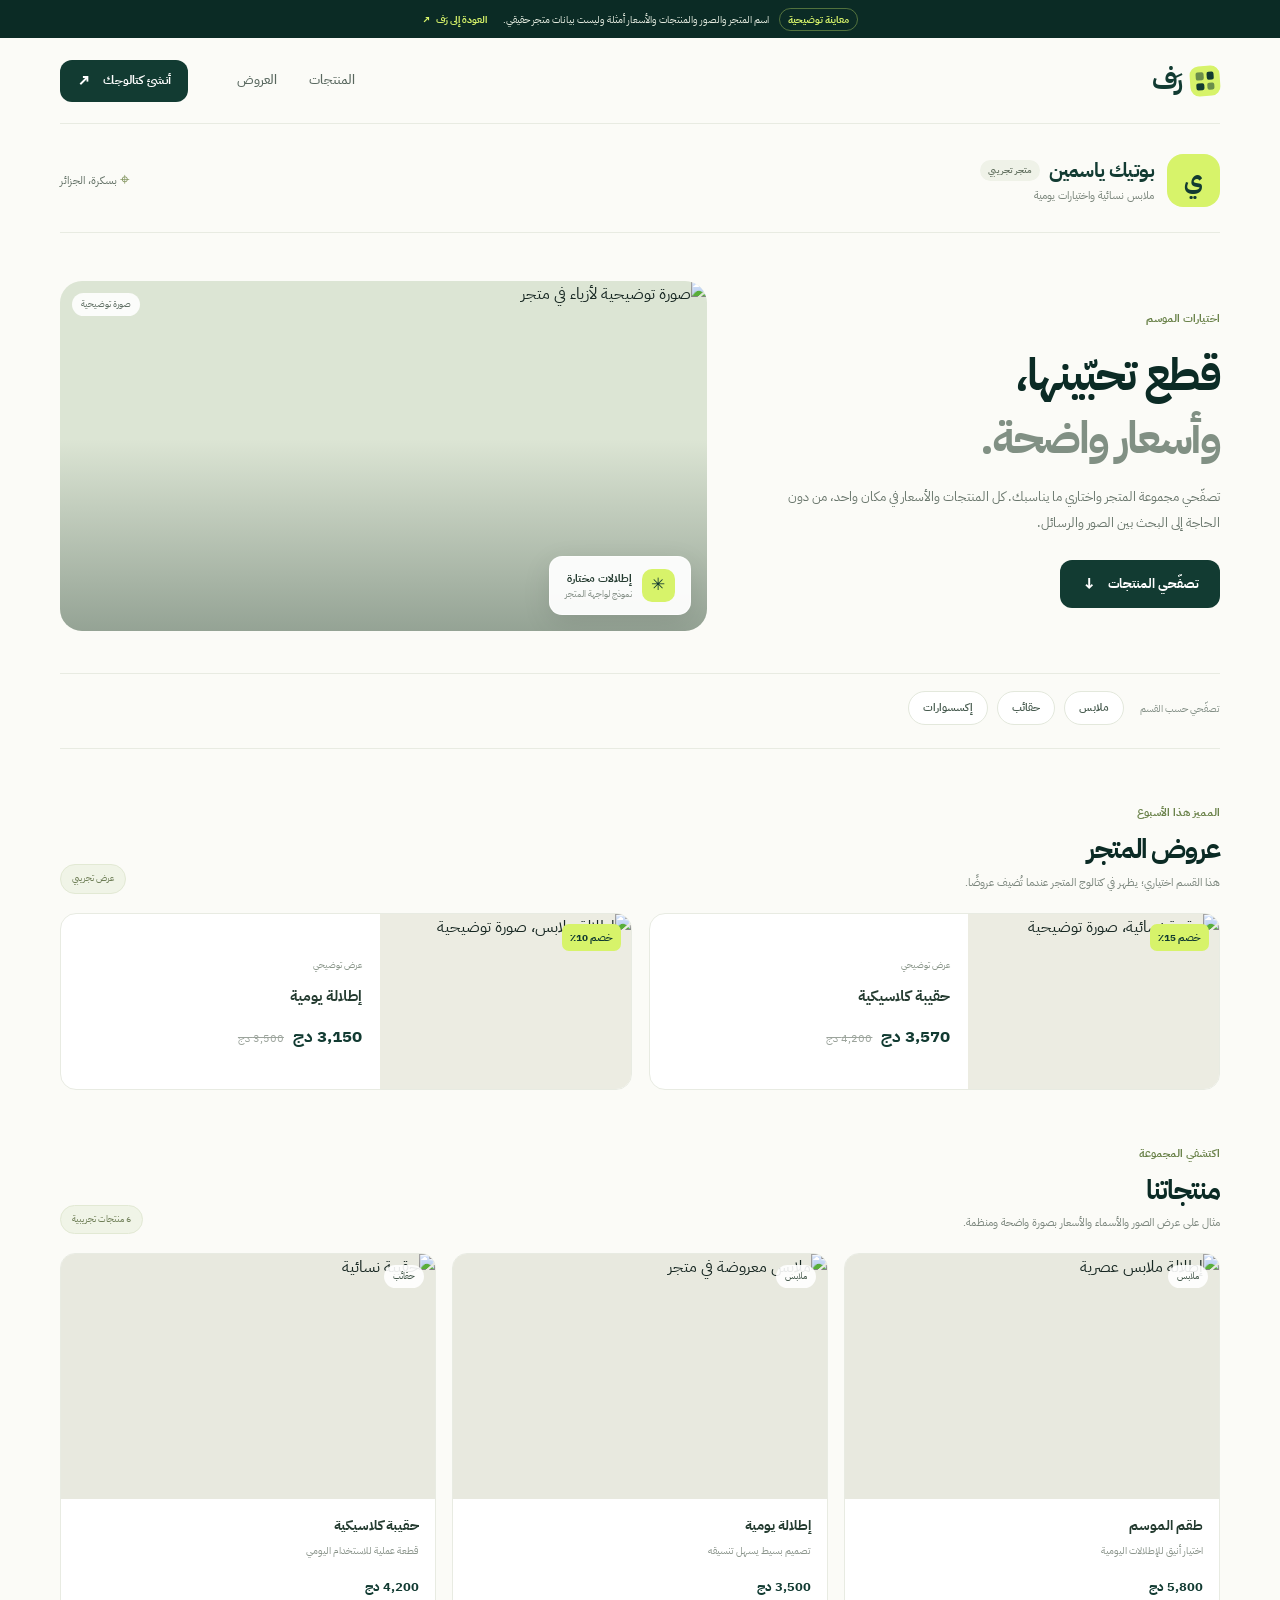
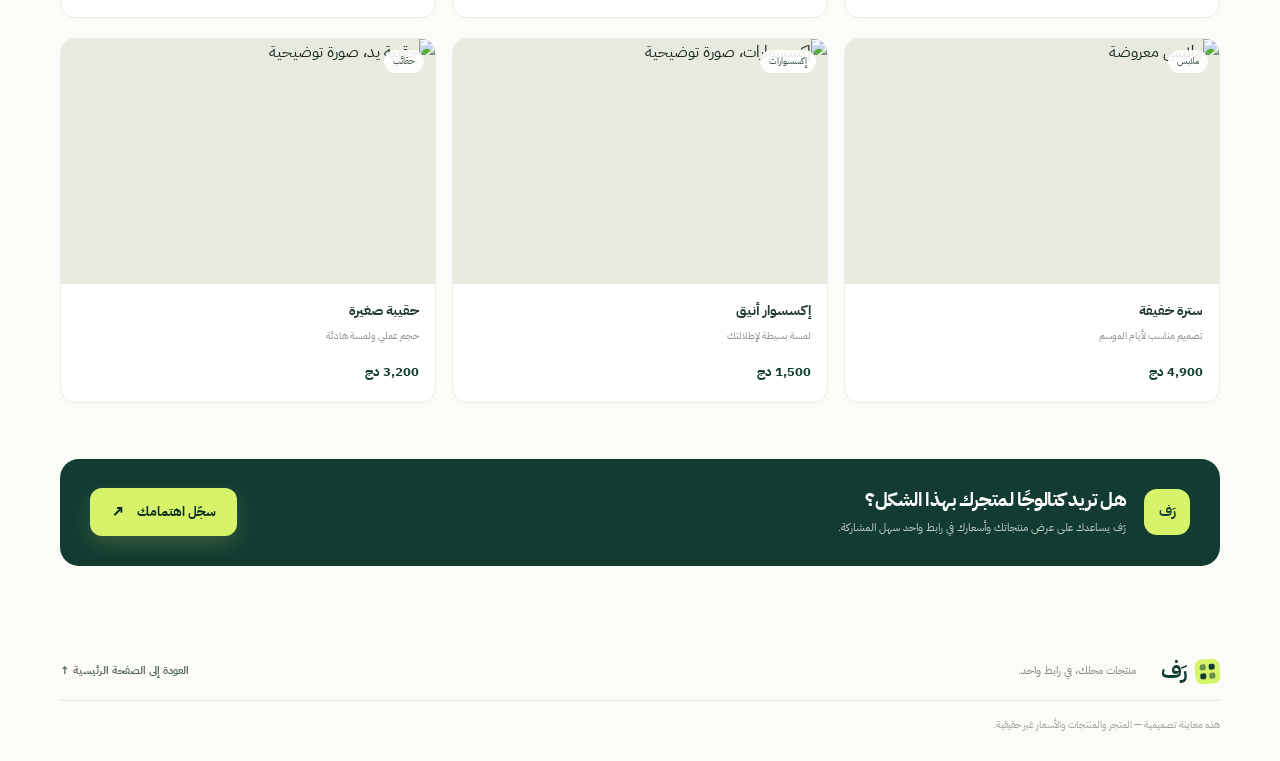
==== catalog.html @ 0fc5a739 "first commit" ====
<!doctype html>
<html lang="ar" dir="rtl">
<head>
  <meta charset="utf-8">
  <meta name="viewport" content="width=device-width, initial-scale=1">
  <meta name="theme-color" content="#123b32">
  <meta name="description" content="معاينة توضيحية لكتالوج متجر عبر رَف: عرض المنتجات والأسعار والعروض في رابط واحد.">
  <title>نموذج الكتالوج — رَف</title>
  <link rel="stylesheet" href="styles.css">
  <link rel="stylesheet" href="catalog.css">
</head>
<body class="catalog-demo-body">
  <div class="demo-notice">
    <span class="demo-notice-label">معاينة توضيحية</span>
    <span>اسم المتجر والصور والمنتجات والأسعار أمثلة وليست بيانات متجر حقيقي.</span>
    <a href="index.html">العودة إلى رَف <span aria-hidden="true">↗</span></a>
  </div>

  <header class="site-header container catalog-header">
    <a class="brand" href="index.html" aria-label="رَف، الصفحة الرئيسية">
      <span class="brand-mark" aria-hidden="true"><i></i><i></i><i></i><i></i></span>
      <span class="brand-name">رَف</span>
    </a>
    <nav class="main-nav catalog-nav" aria-label="التنقل داخل الكتالوج">
      <a href="#products">المنتجات</a>
      <a href="#offers">العروض</a>
    </nav>
    <a class="button button-dark header-cta" href="index.html#join">أنشئ كتالوجك <span aria-hidden="true">↗</span></a>
  </header>

  <main class="container catalog-demo-main">
    <section class="shop-identity" aria-label="معلومات المتجر التجريبي">
      <div class="shop-avatar" aria-hidden="true">ي</div>
      <div class="shop-identity-copy">
        <div class="shop-name-line"><h1>بوتيك ياسمين</h1><span class="demo-status">متجر تجريبي</span></div>
        <p>ملابس نسائية واختيارات يومية</p>
      </div>
      <div class="shop-location"><span aria-hidden="true">⌖</span> بسكرة، الجزائر</div>
    </section>

    <section class="catalog-hero" aria-labelledby="catalog-hero-title">
      <div class="catalog-hero-copy">
        <span class="catalog-eyebrow">اختيارات الموسم</span>
        <h2 id="catalog-hero-title">قطع تحبّينها،<br><span>وأسعار واضحة.</span></h2>
        <p>تصفّحي مجموعة المتجر واختاري ما يناسبك. كل المنتجات والأسعار في مكان واحد، من دون الحاجة إلى البحث بين الصور والرسائل.</p>
        <a class="button button-dark" href="#products">تصفّحي المنتجات <span aria-hidden="true">↓</span></a>
      </div>
      <div class="catalog-hero-image">
        <img src="https://images.unsplash.com/photo-1483985988355-763728e1935b?auto=format&fit=crop&w=1000&q=85" alt="صورة توضيحية لأزياء في متجر" fetchpriority="high">
        <span class="image-note">صورة توضيحية</span>
        <div class="hero-image-tag"><span>✳</span><div><strong>إطلالات مختارة</strong><small>نموذج لواجهة المتجر</small></div></div>
      </div>
    </section>

    <nav class="category-list" aria-label="أقسام المنتجات">
      <span class="category-label">تصفّحي حسب القسم</span>
      <a href="#clothing">ملابس</a>
      <a href="#bags">حقائب</a>
      <a href="#accessories">إكسسوارات</a>
    </nav>

    <section class="offers-section" id="offers" aria-labelledby="offers-title">
      <div class="section-heading-row">
        <div>
          <span class="catalog-section-kicker">المميز هذا الأسبوع</span>
          <h2 id="offers-title">عروض المتجر</h2>
          <p>هذا القسم اختياري؛ يظهر في كتالوج المتجر عندما تُضيف عروضًا.</p>
        </div>
        <span class="demo-chip">عرض تجريبي</span>
      </div>
      <div class="offers-grid">
        <article class="offer-card">
          <div class="offer-image"><img src="https://images.unsplash.com/photo-1548036328-c9fa89d128fa?auto=format&fit=crop&w=700&q=80" alt="حقيبة نسائية، صورة توضيحية" loading="lazy"><span class="discount-label">خصم 15٪</span></div>
          <div class="offer-info"><span class="offer-type">عرض توضيحي</span><h3>حقيبة كلاسيكية</h3><div class="price-line"><strong>3,570 دج</strong><del>4,200 دج</del></div></div>
        </article>
        <article class="offer-card">
          <div class="offer-image"><img src="https://images.unsplash.com/photo-1483985988355-763728e1935b?auto=format&fit=crop&w=700&q=80" alt="إطلالة ملابس، صورة توضيحية" loading="lazy"><span class="discount-label">خصم 10٪</span></div>
          <div class="offer-info"><span class="offer-type">عرض توضيحي</span><h3>إطلالة يومية</h3><div class="price-line"><strong>3,150 دج</strong><del>3,500 دج</del></div></div>
        </article>
      </div>
    </section>

    <section class="products-section" id="products" aria-labelledby="products-title">
      <div class="section-heading-row">
        <div>
          <span class="catalog-section-kicker">اكتشفي المجموعة</span>
          <h2 id="products-title">منتجاتنا</h2>
          <p>مثال على عرض الصور والأسماء والأسعار بصورة واضحة ومنظمة.</p>
        </div>
        <span class="products-count">6 منتجات تجريبية</span>
      </div>
      <div class="catalog-products-grid">
        <article class="catalog-product" id="clothing">
          <div class="catalog-product-image"><img src="https://images.unsplash.com/photo-1515886657613-9f3515b0c78f?auto=format&fit=crop&w=600&q=80" alt="إطلالة ملابس عصرية" loading="lazy"><span class="product-category-tag">ملابس</span></div>
          <div class="catalog-product-info"><h3>طقم الموسم</h3><p>اختيار أنيق للإطلالات اليومية</p><strong>5,800 دج</strong></div>
        </article>
        <article class="catalog-product">
          <div class="catalog-product-image"><img src="https://images.unsplash.com/photo-1483985988355-763728e1935b?auto=format&fit=crop&w=600&q=80" alt="ملابس معروضة في متجر" loading="lazy"><span class="product-category-tag">ملابس</span></div>
          <div class="catalog-product-info"><h3>إطلالة يومية</h3><p>تصميم بسيط يسهل تنسيقه</p><strong>3,500 دج</strong></div>
        </article>
        <article class="catalog-product" id="bags">
          <div class="catalog-product-image"><img src="https://images.unsplash.com/photo-1548036328-c9fa89d128fa?auto=format&fit=crop&w=600&q=80" alt="حقيبة نسائية" loading="lazy"><span class="product-category-tag">حقائب</span></div>
          <div class="catalog-product-info"><h3>حقيبة كلاسيكية</h3><p>قطعة عملية للاستخدام اليومي</p><strong>4,200 دج</strong></div>
        </article>
        <article class="catalog-product">
          <div class="catalog-product-image"><img src="https://images.unsplash.com/photo-1591047139829-d91aecb6caea?auto=format&fit=crop&w=600&q=80" alt="ملابس معروضة" loading="lazy"><span class="product-category-tag">ملابس</span></div>
          <div class="catalog-product-info"><h3>سترة خفيفة</h3><p>تصميم مناسب لأيام الموسم</p><strong>4,900 دج</strong></div>
        </article>
        <article class="catalog-product" id="accessories">
          <div class="catalog-product-image"><img src="https://images.unsplash.com/photo-1611652022419-a9419f74343d?auto=format&fit=crop&w=600&q=80" alt="إكسسوارات، صورة توضيحية" loading="lazy"><span class="product-category-tag">إكسسوارات</span></div>
          <div class="catalog-product-info"><h3>إكسسوار أنيق</h3><p>لمسة بسيطة لإطلالتك</p><strong>1,500 دج</strong></div>
        </article>
        <article class="catalog-product">
          <div class="catalog-product-image"><img src="https://images.unsplash.com/photo-1584917865442-de89df76afd3?auto=format&fit=crop&w=600&q=80" alt="حقيبة يد، صورة توضيحية" loading="lazy"><span class="product-category-tag">حقائب</span></div>
          <div class="catalog-product-info"><h3>حقيبة صغيرة</h3><p>حجم عملي ولمسة هادئة</p><strong>3,200 دج</strong></div>
        </article>
      </div>
    </section>

    <section class="catalog-cta" aria-labelledby="catalog-cta-title">
      <div class="catalog-cta-mark" aria-hidden="true">رَف</div>
      <div class="catalog-cta-copy"><h2 id="catalog-cta-title">هل تريد كتالوجًا لمتجرك بهذا الشكل؟</h2><p>رَف يساعدك على عرض منتجاتك وأسعارك في رابط واحد سهل المشاركة.</p></div>
      <a class="button button-primary" href="https://forms.gle/PUT_YOUR_FORM_LINK_HERE">سجّل اهتمامك <span aria-hidden="true">↗</span></a>
    </section>
  </main>

  <footer class="site-footer container catalog-footer">
    <a class="brand footer-brand" href="index.html" aria-label="رَف، الصفحة الرئيسية"><span class="brand-mark" aria-hidden="true"><i></i><i></i><i></i><i></i></span><span class="brand-name">رَف</span></a>
    <p>منتجات محلك، في رابط واحد.</p>
    <a href="index.html" class="back-to-top">العودة إلى الصفحة الرئيسية ↑</a>
    <small>هذه معاينة تصميمية — المتجر والمنتجات والأسعار غير حقيقية.</small>
  </footer>
</body>
</html>
---- styles.css ----
@import url('https://fonts.googleapis.com/css2?family=IBM+Plex+Sans+Arabic:wght@400;500;600;700&display=swap');

:root {
  --forest: #123b32;
  --forest-deep: #0b2b25;
  --forest-soft: #1d5144;
  --lime: #d7f36a;
  --lime-dark: #c5e64d;
  --paper: #f8f8f2;
  --white: #ffffff;
  --ink: #172722;
  --muted: #68756e;
  --line: #e5e8df;
  --peach: #ffe1cf;
  --blue: #dce9f4;
  --radius-lg: 28px;
  --shadow: 0 28px 80px rgba(11, 43, 37, .13);
}

* { box-sizing: border-box; }
html { scroll-behavior: smooth; }
body {
  margin: 0;
  background: var(--paper);
  color: var(--ink);
  font-family: "IBM Plex Sans Arabic", Tahoma, Arial, sans-serif;
  line-height: 1.7;
  -webkit-font-smoothing: antialiased;
}
a { color: inherit; text-decoration: none; }
button, a { -webkit-tap-highlight-color: transparent; }
.container { width: min(1160px, calc(100% - 48px)); margin-inline: auto; }

.announcement {
  min-height: 38px;
  padding: 7px 20px;
  display: flex;
  align-items: center;
  justify-content: center;
  gap: 10px;
  background: var(--forest-deep);
  color: #edf3e3;
  font-size: 11px;
  letter-spacing: .01em;
}
.announcement-dot { width: 6px; height: 6px; background: var(--lime); border-radius: 50%; box-shadow: 0 0 0 4px rgba(215,243,106,.13); }
.announcement a { color: var(--lime); font-weight: 700; margin-inline-start: 7px; white-space: nowrap; }
.announcement a span { display: inline-block; margin-inline-start: 3px; }

.site-header { height: 86px; display: flex; align-items: center; justify-content: space-between; gap: 24px; }
.brand { display: inline-flex; align-items: center; gap: 9px; flex-shrink: 0; }
.brand-name { font-size: 27px; line-height: 1; font-weight: 700; letter-spacing: -.07em; color: var(--forest); }
.brand-mark { width: 30px; height: 30px; padding: 6px; display: grid; grid-template-columns: 1fr 1fr; gap: 3px; background: var(--lime); border-radius: 9px; transform: rotate(-4deg); }
.brand-mark i { display: block; border-radius: 2px; background: var(--forest); }
.brand-mark i:nth-child(2), .brand-mark i:nth-child(3) { opacity: .55; }
.main-nav { display: flex; align-items: center; gap: 32px; margin-inline-start: auto; margin-inline-end: 25px; }
.main-nav a { color: #59685f; font-size: 13px; font-weight: 500; transition: color .2s; }
.main-nav a:hover, .text-link:hover { color: var(--forest-soft); }
.button { min-height: 48px; display: inline-flex; align-items: center; justify-content: center; gap: 12px; border: 1px solid transparent; border-radius: 12px; padding: 12px 20px; font-family: inherit; font-size: 13px; font-weight: 700; transition: transform .2s, background .2s, box-shadow .2s; }
.button:hover { transform: translateY(-2px); }
.button span { font-size: 16px; line-height: 1; }
.button-dark { color: #fff; background: var(--forest); }
.button-dark:hover { background: var(--forest-soft); }
.header-cta { min-height: 42px; padding: 9px 16px; font-size: 12px; }
.button-primary { color: var(--forest-deep); background: var(--lime); box-shadow: 0 8px 20px rgba(215,243,106,.18); }
.button-primary:hover { background: var(--lime-dark); box-shadow: 0 11px 25px rgba(215,243,106,.25); }
.button-full { width: 100%; }

.hero { display: grid; grid-template-columns: .96fr 1.04fr; align-items: center; gap: 38px; padding-top: 48px; padding-bottom: 72px; }
.hero-copy { padding-block: 32px; position: relative; z-index: 2; }
.eyebrow, .section-kicker { display: inline-flex; align-items: center; gap: 9px; color: #547264; font-size: 12px; font-weight: 700; }
.eyebrow { padding: 7px 12px; border: 1px solid #e3e8da; border-radius: 50px; background: #fffef9; }
.eyebrow-icon { color: #6c8535; font-size: 16px; }
h1 { max-width: 570px; margin: 23px 0 18px; color: var(--forest-deep); font-size: clamp(37px, 4.3vw, 57px); line-height: 1.32; font-weight: 700; letter-spacing: -.055em; }
.highlight { position: relative; white-space: nowrap; z-index: 0; }
.highlight::after { content: ""; position: absolute; right: -4px; left: -4px; bottom: 3px; height: 14px; border-radius: 3px; background: var(--lime); z-index: -1; transform: rotate(-1deg); }
.hero-description { max-width: 510px; margin: 0; color: #637169; font-size: 15px; line-height: 2.05; }
.hero-actions { display: flex; align-items: center; gap: 25px; flex-wrap: wrap; margin-top: 28px; }
.hero-actions .button { min-width: 184px; }
.text-link { font-size: 12px; color: #516259; font-weight: 700; transition: color .2s; }
.text-link span { margin-inline-start: 6px; font-size: 17px; }
.hero-note { display: flex; align-items: center; gap: 8px; margin-top: 23px; color: #77837a; font-size: 11px; }
.check-icon { width: 17px; height: 17px; display: inline-grid; place-items: center; border: 1px solid #cbd7b1; border-radius: 50%; color: #58772d; background: #f0f5df; font-size: 10px; }

.hero-visual { position: relative; min-width: 0; padding: 22px 8px 28px; isolation: isolate; }
.hero-visual::before { content: ""; position: absolute; inset: 4% 7% 8%; background: #eaf0dc; border-radius: 47% 53% 47% 53% / 44% 44% 56% 56%; transform: rotate(-8deg); z-index: -2; }
.visual-orbit { position: absolute; border: 1px solid rgba(18,59,50,.1); border-radius: 50%; z-index: -1; }
.orbit-one { width: 430px; height: 430px; top: -17px; right: -45px; }
.orbit-two { width: 340px; height: 340px; top: 26px; right: 0; border-style: dashed; }
.catalog-window { width: min(100%, 438px); margin-inline: auto; overflow: hidden; border: 6px solid rgba(255,255,255,.9); border-radius: 19px; background: #fff; box-shadow: 0 30px 72px rgba(18,59,50,.2), 0 3px 10px rgba(18,59,50,.06); transform: rotate(-1.6deg); }
.browser-bar { height: 30px; background: #f2f4ef; display: flex; align-items: center; gap: 4px; padding: 0 10px; border-bottom: 1px solid #e8ebe5; }
.browser-bar > span { width: 5px; height: 5px; border-radius: 50%; background: #cbd0c5; }
.browser-address { direction: ltr; margin-inline: auto; padding: 2px 30px; border-radius: 5px; color: #9ba39b; background: #e8ebe5; font: 7px Arial, sans-serif; }
.catalog-content { padding: 15px 15px 12px; }
.store-topline { display: flex; align-items: center; gap: 8px; padding: 0 1px 12px; }
.store-avatar { display: grid; place-items: center; width: 32px; height: 32px; border-radius: 10px; color: var(--forest); background: var(--lime); font-size: 15px; font-weight: 700; }
.store-title { display: flex; flex-direction: column; line-height: 1.55; }
.store-title strong { font-size: 10px; color: #223b32; }
.store-title small { color: #8b958d; font-size: 7px; }
.verified-mark { margin-inline-start: auto; display: grid; place-items: center; width: 14px; height: 14px; border-radius: 50%; color: #fff; background: #739553; font: 8px Arial,sans-serif; }
.store-cover { position: relative; overflow: hidden; height: 156px; display: flex; align-items: center; background: linear-gradient(118deg, #eee5d5 0%, #d2dbbf 56%, #b9c6a5 100%); border-radius: 10px; }
.cover-copy { position: relative; z-index: 2; display: flex; flex-direction: column; align-items: flex-start; padding-inline-start: 20px; color: #274536; }
.cover-copy > span { font-size: 7px; letter-spacing: .05em; margin-bottom: 4px; }
.cover-copy strong { font-size: 24px; line-height: 1.2; letter-spacing: -.06em; }
.cover-copy small { margin-top: 8px; font-size: 7px; border-bottom: 1px solid #6d7f5b; padding-bottom: 2px; }
.cover-sun { position: absolute; top: 18px; right: 40px; width: 70px; height: 70px; background: #e5b78c; border-radius: 50%; opacity: .8; }
.cover-arch { position: absolute; bottom: -28px; right: 84px; width: 110px; height: 155px; border: 18px solid rgba(255,255,255,.55); border-bottom: 0; border-radius: 70px 70px 0 0; transform: rotate(12deg); }
.products-heading { display: flex; align-items: center; justify-content: space-between; margin: 13px 1px 8px; }
.products-heading strong { color: #263a30; font-size: 10px; }
.products-heading span { color: #8c988b; font-size: 7px; }
.product-grid { display: grid; grid-template-columns: repeat(3, minmax(0, 1fr)); gap: 8px; }
.product-card { min-width: 0; display: flex; flex-direction: column; gap: 2px; }
.product-image { height: 105px; overflow: hidden; background: #e7e8dc; border-radius: 7px; }
.product-image img { display: block; width: 100%; height: 100%; object-fit: cover; }
.image-one { background: #e8c7bb; }
.image-two { background: #e8d8c0; }
.image-three { background: #bfcdb6; }
.product-card strong { overflow: hidden; color: #48564b; font-size: 8px; font-weight: 600; white-space: nowrap; text-overflow: ellipsis; }
.product-card > span { color: #183e31; font-size: 8px; font-weight: 700; }
.store-contact { display: flex; align-items: center; justify-content: center; gap: 7px; margin-top: 12px; padding: 8px 10px; background: #e5efda; color: #28513d; border-radius: 7px; font-size: 8px; font-weight: 700; }
.whatsapp-symbol { display: inline-grid; place-items: center; width: 15px; height: 15px; border: 1.5px solid #53845a; border-radius: 50%; font-size: 13px; line-height: 1; transform: rotate(-30deg); }
.contact-arrow { margin-inline-start: auto; font-size: 12px; }
.floating-note { display: flex; align-items: center; gap: 9px; padding: 11px 14px; background: rgba(255,255,255,.96); border: 1px solid rgba(229,232,223,.8); border-radius: 12px; box-shadow: 0 14px 32px rgba(18,59,50,.12); position: absolute; z-index: 3; }
.floating-note span:last-child { display: flex; flex-direction: column; line-height: 1.5; }
.floating-note strong { font-size: 10px; color: #1a382f; }
.floating-note small { font-size: 8px; color: #7f8b81; }
.mini-check, .link-icon { display: grid; place-items: center; flex-shrink: 0; width: 29px; height: 29px; border-radius: 9px; color: #2b513b; background: #e8f3cf; font-size: 14px; }
.link-icon { color: var(--forest); background: var(--lime); font-size: 16px; }
.note-top { top: 63px; left: -7px; }
.note-bottom { bottom: 70px; right: -9px; }
.visual-caption { position: absolute; bottom: 3px; width: 100%; text-align: center; color: #839087; font-size: 9px; }

.proof-strip { display: flex; align-items: center; justify-content: space-around; gap: 20px; padding: 22px 28px; margin-bottom: 88px; border-block: 1px solid var(--line); }
.proof-item { display: flex; align-items: center; gap: 12px; color: #536259; font-size: 12px; font-weight: 600; }
.proof-icon { color: #698247; font-family: Arial, sans-serif; font-size: 11px; font-weight: 700; letter-spacing: .08em; }
.proof-divider { width: 1px; height: 24px; background: #e0e5d8; }

.benefits-section { padding-block: 84px 90px; background: #f0f2e9; }
.section-heading { max-width: 680px; margin-bottom: 39px; }
.section-kicker { color: #6a824a; }
h2 { margin: 15px 0; font-size: clamp(31px, 3.6vw, 43px); line-height: 1.45; color: var(--forest-deep); font-weight: 700; letter-spacing: -.05em; }
.muted-heading { color: #819084; }
.section-heading > p, .how-intro > p { max-width: 545px; margin: 0; color: #69766c; font-size: 13px; line-height: 2; }
.benefit-grid { display: grid; grid-template-columns: repeat(3, 1fr); gap: 15px; }
.benefit-card { min-height: 225px; position: relative; padding: 26px 24px; background: #fff; border: 1px solid #e8ebdf; border-radius: 17px; overflow: hidden; transition: transform .2s, box-shadow .2s; }
.benefit-card:hover { transform: translateY(-4px); box-shadow: 0 15px 35px rgba(18,59,50,.07); }
.benefit-icon { width: 43px; height: 43px; display: grid; place-items: center; border-radius: 13px; font-size: 22px; font-weight: 600; }
.icon-lime { color: #365331; background: #edf5d7; }
.icon-peach { color: #975e3d; background: var(--peach); }
.icon-blue { color: #3d627f; background: var(--blue); }
.benefit-card h3 { margin: 19px 0 7px; color: #203b30; font-size: 16px; }
.benefit-card p { max-width: 280px; margin: 0; color: #79837b; font-size: 12px; line-height: 1.9; }
.card-number { position: absolute; bottom: 12px; left: 18px; color: #e8ece3; font: 700 27px Arial,sans-serif; }

.how-section { display: grid; grid-template-columns: .8fr 1.2fr; gap: 80px; padding-block: 100px; }
.how-intro h2 { margin-bottom: 15px; }
.how-intro > p { max-width: 360px; margin-bottom: 25px; }
.how-intro .button { min-width: 160px; }
.steps-list { border-top: 1px solid var(--line); }
.step-item { display: grid; grid-template-columns: 42px 1fr 32px; align-items: start; gap: 16px; padding: 22px 0; border-bottom: 1px solid var(--line); }
.step-num { width: 36px; height: 36px; display: grid; place-items: center; border: 1px solid #dce4ce; border-radius: 50%; background: #f0f5df; color: #516b36; font: 600 14px Arial,sans-serif; }
.step-item h3 { margin: 0 0 5px; color: #244035; font-size: 14px; }
.step-item p { max-width: 430px; margin: 0; color: #79837a; font-size: 12px; line-height: 1.9; }
.step-symbol { color: #a4b395; font-size: 23px; text-align: center; }
.steps-disclaimer { margin: 15px 0 0; color: #8a9289; font-size: 10px; line-height: 1.9; }

.join-section { position: relative; overflow: hidden; padding-block: 78px; background: var(--forest); color: #fff; }
.join-pattern { position: absolute; inset: 0 50% 0 0; opacity: .12; background-image: radial-gradient(#d7f36a 1px, transparent 1px); background-size: 19px 19px; mask-image: linear-gradient(90deg, transparent, #000); }
.join-content { position: relative; display: grid; grid-template-columns: 1fr .73fr; align-items: center; gap: 75px; }
.join-label { display: inline-flex; align-items: center; gap: 9px; color: #d7e8bf; font-size: 11px; }
.join-label span { width: 7px; height: 7px; border-radius: 50%; background: var(--lime); box-shadow: 0 0 0 4px rgba(215,243,106,.13); }
.join-copy h2 { color: #fff; margin: 14px 0 12px; font-size: clamp(34px, 4vw, 47px); }
.join-copy p { max-width: 490px; margin: 0; color: #c0d0c7; font-size: 13px; line-height: 2.1; }
.join-action-card { padding: 27px; color: var(--ink); background: #fff; border: 1px solid rgba(255,255,255,.4); border-radius: 19px; box-shadow: 0 20px 65px rgba(0,0,0,.16); }
.form-mini-icon { width: 38px; height: 38px; display: grid; place-items: center; border-radius: 12px; color: var(--forest); background: var(--lime); font-size: 20px; }
.join-action-card h3 { margin: 14px 0 3px; color: var(--forest); font-size: 18px; }
.join-action-card > p { margin: 0 0 19px; color: #7c877e; font-size: 11px; line-height: 1.9; }
.privacy-note { display: flex; justify-content: center; align-items: center; gap: 6px; margin-top: 12px; color: #929b92; font-size: 9px; }
.privacy-note span { font-size: 12px; }

.site-footer { display: grid; grid-template-columns: auto 1fr auto; align-items: center; gap: 16px 25px; padding-block: 25px 28px; }
.footer-brand .brand-mark { width: 25px; height: 25px; padding: 5px; border-radius: 7px; }
.footer-brand .brand-name { font-size: 22px; }
.site-footer p { margin: 0; color: #7c877d; font-size: 11px; }
.back-to-top { color: #526259; font-size: 11px; font-weight: 600; }
.site-footer > small { grid-column: 1 / -1; padding-top: 15px; border-top: 1px solid var(--line); color: #9aa298; font-size: 10px; }

@media (min-width: 1400px) {
  .hero { padding-top: 62px; padding-bottom: 88px; }
}
@media (max-width: 900px) {
  .container { width: min(100% - 36px, 680px); }
  .main-nav { gap: 18px; margin-inline-end: 4px; }
  .hero { grid-template-columns: 1fr; gap: 10px; padding-top: 25px; }
  .hero-copy { padding-block: 22px 0; }
  .hero-visual { width: min(100%, 540px); margin: 0 auto; padding-block: 30px 33px; }
  .catalog-window { width: min(100%, 410px); }
  .note-top { left: 0; }
  .note-bottom { right: -1px; }
  .orbit-one { right: 0; }
  .orbit-two { right: 40px; }
  .proof-strip { margin-bottom: 60px; }
  .benefits-section { padding-block: 65px; }
  .how-section { grid-template-columns: 1fr; gap: 40px; padding-block: 70px; }
  .join-content { grid-template-columns: 1fr .9fr; gap: 30px; }
}
@media (max-width: 600px) {
  .container { width: calc(100% - 34px); }
  .announcement { gap: 7px; padding-inline: 10px; font-size: 9px; }
  .announcement a { margin-inline-start: 2px; }
  .site-header { height: 72px; gap: 10px; }
  .brand-name { font-size: 24px; }
  .brand-mark { width: 27px; height: 27px; padding: 5px; }
  .main-nav { display: none; }
  .header-cta { padding: 8px 12px; min-height: 39px; font-size: 10px; }
  .hero { padding-top: 18px; padding-bottom: 40px; }
  .hero-copy { padding-top: 15px; }
  .eyebrow { font-size: 10px; }
  h1 { margin-top: 18px; font-size: clamp(34px, 9.6vw, 46px); line-height: 1.4; }
  .hero-description { font-size: 13px; line-height: 2; }
  .hero-actions { align-items: flex-start; gap: 18px; margin-top: 23px; }
  .hero-actions .button { min-width: 0; padding: 12px 16px; font-size: 12px; }
  .text-link { align-self: center; font-size: 11px; }
  .hero-note { align-items: flex-start; font-size: 10px; }
  .hero-visual { padding: 23px 4px 32px; margin-top: 10px; }
  .catalog-window { width: 94%; border-width: 5px; }
  .catalog-content { padding: 11px 10px 9px; }
  .store-cover { height: 130px; }
  .product-image { height: 83px; }
  .cover-copy { padding-inline-start: 14px; }
  .cover-copy strong { font-size: 21px; }
  .cover-sun { right: 23px; width: 60px; height: 60px; }
  .cover-arch { right: 55px; }
  .note-top { top: 39px; left: -3px; }
  .note-bottom { bottom: 53px; right: -3px; }
  .floating-note { padding: 8px 10px; gap: 6px; }
  .floating-note strong { font-size: 9px; }
  .floating-note small { font-size: 7px; }
  .mini-check, .link-icon { width: 25px; height: 25px; }
  .visual-caption { font-size: 8px; }
  .proof-strip { display: grid; grid-template-columns: 1fr; gap: 13px; align-items: start; padding: 20px 4px; margin-bottom: 42px; }
  .proof-item { gap: 11px; font-size: 11px; }
  .proof-divider { width: 100%; height: 1px; }
  .benefits-section { padding-block: 52px; }
  .section-heading { margin-bottom: 25px; }
  h2 { font-size: 32px; }
  .section-heading > p, .how-intro > p { font-size: 12px; }
  .benefit-grid { grid-template-columns: 1fr; gap: 10px; }
  .benefit-card { min-height: 0; padding: 21px; }
  .benefit-card h3 { margin-top: 13px; }
  .benefit-card p { max-width: 100%; padding-bottom: 3px; }
  .how-section { padding-block: 54px; gap: 29px; }
  .step-item { grid-template-columns: 35px 1fr 22px; gap: 12px; padding-block: 18px; }
  .step-num { width: 31px; height: 31px; }
  .step-item h3 { font-size: 13px; }
  .step-item p { font-size: 11px; }
  .join-section { padding-block: 53px; }
  .join-content { grid-template-columns: 1fr; gap: 26px; }
  .join-copy h2 { font-size: 38px; }
  .join-copy p { font-size: 12px; }
  .join-action-card { padding: 23px; }
  .site-footer { grid-template-columns: auto 1fr; gap: 10px 15px; }
  .site-footer p { font-size: 10px; }
  .back-to-top { grid-column: 1 / -1; grid-row: 2; }
  .site-footer > small { margin-top: 6px; }
}

@media (prefers-reduced-motion: reduce) {
  html { scroll-behavior: auto; }
  *, *::before, *::after { transition-duration: .01ms !important; animation-duration: .01ms !important; }
}


/* Link to the catalog preview added for the landing-page experiment */
.catalog-preview-link { display: inline-flex; align-items: center; justify-content: center; gap: 7px; color: #284f40; font-size: 12px; font-weight: 700; white-space: nowrap; }
.catalog-preview-link span { font-size: 15px; }
.catalog-preview-link:hover { color: #698247; }
@media (max-width: 600px) { .catalog-preview-link { font-size: 11px; } }
---- catalog.css ----
/* Styles specific to the static catalog demonstration page */
.catalog-demo-body { background: #fbfbf7; }
.demo-notice { min-height: 38px; display: flex; align-items: center; justify-content: center; gap: 10px; padding: 7px 18px; background: #0b2b25; color: #e8eee3; font-size: 10px; text-align: center; }
.demo-notice-label { padding: 2px 8px; border: 1px solid rgba(215,243,106,.35); border-radius: 50px; color: #d7f36a; font-weight: 700; white-space: nowrap; }
.demo-notice a { margin-inline-start: 6px; color: #d7f36a; font-weight: 700; white-space: nowrap; }
.demo-notice a span { margin-inline-start: 3px; }
.catalog-header { border-bottom: 1px solid #e8ebe2; }
.catalog-nav { margin-inline-start: auto; }
.catalog-demo-main { padding-bottom: 68px; }
.shop-identity { display: flex; align-items: center; gap: 13px; padding-block: 30px 25px; border-bottom: 1px solid #e8ebe2; }
.shop-avatar { width: 53px; height: 53px; display: grid; place-items: center; flex: 0 0 auto; border-radius: 16px; background: #d7f36a; color: #123b32; font-size: 24px; font-weight: 700; }
.shop-identity-copy { min-width: 0; }
.shop-name-line { display: flex; align-items: center; flex-wrap: wrap; gap: 9px; }
.shop-name-line h1 { max-width: none; margin: 0; font-size: 20px; line-height: 1.5; letter-spacing: -.03em; color: #123b32; }
.demo-status { border-radius: 50px; padding: 3px 8px; color: #62705f; background: #eff2e8; font-size: 9px; font-weight: 600; }
.shop-identity-copy p { margin: 2px 0 0; color: #79847a; font-size: 11px; }
.shop-location { margin-inline-start: auto; color: #647267; font-size: 11px; white-space: nowrap; }
.shop-location span { color: #80935d; font-size: 17px; vertical-align: -1px; }
.catalog-hero { display: grid; grid-template-columns: .82fr 1.18fr; align-items: center; gap: clamp(28px, 5vw, 72px); padding-block: 48px 42px; }
.catalog-hero-copy { padding-block: 12px; }
.catalog-eyebrow, .catalog-section-kicker { color: #6a824a; font-size: 11px; font-weight: 700; }
.catalog-hero-copy h2 { margin: 13px 0 15px; font-size: clamp(32px, 3.5vw, 46px); line-height: 1.4; letter-spacing: -.05em; }
.catalog-hero-copy h2 span { color: #819084; }
.catalog-hero-copy p { max-width: 440px; margin: 0; color: #69766c; font-size: 13px; line-height: 2; }
.catalog-hero-copy .button { margin-top: 24px; min-width: 160px; }
.catalog-hero-image { position: relative; height: 350px; border-radius: 22px; overflow: hidden; background: #dce5d4; }
.catalog-hero-image::after { content: ""; position: absolute; inset: 45% 0 0; pointer-events: none; background: linear-gradient(0deg, rgba(10,35,26,.34), transparent); }
.catalog-hero-image > img { width: 100%; height: 100%; display: block; object-fit: cover; object-position: center 38%; }
.image-note { position: absolute; z-index: 1; top: 12px; left: 12px; padding: 4px 9px; border-radius: 50px; background: rgba(255,255,255,.88); color: #617065; font-size: 9px; }
.hero-image-tag { position: absolute; z-index: 2; right: 16px; bottom: 16px; display: flex; align-items: center; gap: 10px; padding: 12px 15px; border: 1px solid rgba(255,255,255,.65); border-radius: 13px; background: rgba(255,255,255,.94); box-shadow: 0 8px 28px rgba(0,0,0,.1); }
.hero-image-tag > span { display: grid; place-items: center; width: 33px; height: 33px; border-radius: 10px; background: #d7f36a; color: #123b32; font-size: 17px; }
.hero-image-tag div { display: flex; flex-direction: column; line-height: 1.6; }
.hero-image-tag strong { color: #243b30; font-size: 11px; }
.hero-image-tag small { color: #859087; font-size: 9px; }
.category-list { display: flex; align-items: center; gap: 9px; flex-wrap: wrap; padding: 17px 0 23px; border-block: 1px solid #e8ebe2; }
.category-label { margin-inline-end: 7px; color: #849087; font-size: 10px; }
.category-list a { display: inline-flex; align-items: center; min-height: 34px; padding: 6px 14px; border: 1px solid #e3e8dc; border-radius: 50px; background: #fff; color: #465a4e; font-size: 11px; font-weight: 600; transition: border-color .2s, background .2s; }
.category-list a:hover { border-color: #b8c99e; background: #f0f5df; }
.offers-section, .products-section { padding-top: 49px; }
.section-heading-row { display: flex; align-items: end; justify-content: space-between; gap: 20px; margin-bottom: 19px; }
.section-heading-row h2 { margin: 4px 0 3px; font-size: 27px; line-height: 1.5; letter-spacing: -.04em; }
.section-heading-row p { margin: 0; color: #7a857c; font-size: 11px; line-height: 1.9; }
.demo-chip, .products-count { color: #6d7d55; background: #f0f4e7; border: 1px solid #e2e9d4; border-radius: 50px; padding: 6px 11px; font-size: 9px; white-space: nowrap; }
.offers-grid { display: grid; grid-template-columns: repeat(2, minmax(0, 1fr)); gap: 17px; }
.offer-card { display: grid; grid-template-columns: 44% 1fr; min-width: 0; overflow: hidden; border: 1px solid #e8ebe2; border-radius: 16px; background: #fff; transition: box-shadow .2s, transform .2s; }
.offer-card:hover { transform: translateY(-3px); box-shadow: 0 12px 28px rgba(18,59,50,.07); }
.offer-image { position: relative; min-height: 175px; overflow: hidden; background: #ecece2; }
.offer-image img { width: 100%; height: 100%; min-height: 175px; display: block; object-fit: cover; }
.discount-label { position: absolute; top: 10px; right: 10px; padding: 5px 8px; border-radius: 7px; background: #d7f36a; color: #123b32; font-size: 10px; font-weight: 700; }
.offer-info { align-self: center; padding: 15px 18px; }
.offer-type { color: #8a968a; font-size: 9px; }
.offer-info h3 { margin: 7px 0 13px; color: #243b30; font-size: 15px; }
.price-line { display: flex; align-items: baseline; flex-wrap: wrap; gap: 9px; }
.price-line strong { color: #123b32; font-size: 17px; }
.price-line del { color: #9ca49c; font-size: 11px; }
.catalog-products-grid { display: grid; grid-template-columns: repeat(3, minmax(0, 1fr)); gap: 20px 16px; }
.catalog-product { min-width: 0; overflow: hidden; border: 1px solid #e8ebe2; border-radius: 15px; background: #fff; transition: transform .2s, box-shadow .2s; }
.catalog-product:hover { transform: translateY(-3px); box-shadow: 0 12px 28px rgba(18,59,50,.07); }
.catalog-product-image { height: 245px; position: relative; overflow: hidden; background: #e8e9df; }
.catalog-product-image img { display: block; width: 100%; height: 100%; object-fit: cover; transition: transform .35s; }
.catalog-product:hover .catalog-product-image img { transform: scale(1.03); }
.product-category-tag { position: absolute; top: 11px; right: 11px; border-radius: 50px; padding: 4px 9px; color: #405548; background: rgba(255,255,255,.9); font-size: 9px; }
.catalog-product-info { padding: 15px 16px 17px; }
.catalog-product-info h3 { margin: 0 0 4px; color: #243b30; font-size: 14px; }
.catalog-product-info p { min-height: 21px; margin: 0 0 10px; color: #8a948b; font-size: 10px; }
.catalog-product-info > strong { color: #123b32; font-size: 13px; }
.catalog-cta { display: flex; align-items: center; gap: 18px; margin-top: 56px; padding: 27px 30px; border-radius: 19px; background: #123b32; color: white; }
.catalog-cta-mark { width: 46px; height: 46px; display: grid; place-items: center; flex: 0 0 auto; border-radius: 13px; background: #d7f36a; color: #123b32; font-size: 14px; font-weight: 700; }
.catalog-cta-copy { flex: 1; }
.catalog-cta-copy h2 { margin: 0 0 4px; color: #fff; font-size: 19px; letter-spacing: -.03em; }
.catalog-cta-copy p { margin: 0; color: #c0d0c7; font-size: 11px; line-height: 1.9; }
.catalog-cta .button { flex: 0 0 auto; }
.catalog-footer { margin-top: 0; }
.catalog-footer > small { color: #9aa298; }
.catalog-preview-link { display: inline-flex; align-items: center; justify-content: center; gap: 7px; color: #284f40; font-size: 12px; font-weight: 700; white-space: nowrap; }
.catalog-preview-link span { font-size: 15px; }
.catalog-preview-link:hover { color: #698247; }

@media (max-width: 900px) {
  .catalog-hero { grid-template-columns: 1fr 1fr; gap: 25px; padding-top: 35px; }
  .catalog-hero-image { height: 320px; }
  .catalog-product-image { height: 205px; }
  .offer-card { grid-template-columns: 42% 1fr; }
  .offer-info { padding: 12px; }
  .offer-info h3 { font-size: 13px; }
  .catalog-cta { gap: 13px; padding: 23px; }
  .catalog-cta-copy h2 { font-size: 17px; }
}
@media (max-width: 650px) {
  .demo-notice { flex-wrap: wrap; gap: 5px 8px; padding: 8px 10px; font-size: 9px; }
  .demo-notice a { margin-inline-start: 0; }
  .catalog-header { height: 70px; }
  .catalog-nav { display: none; }
  .shop-identity { padding-block: 22px 18px; gap: 10px; }
  .shop-avatar { width: 45px; height: 45px; border-radius: 13px; font-size: 21px; }
  .shop-name-line h1 { font-size: 17px; }
  .shop-identity-copy p { font-size: 10px; }
  .shop-location { font-size: 9px; }
  .catalog-hero { grid-template-columns: 1fr; gap: 22px; padding-block: 31px 28px; }
  .catalog-hero-copy { padding: 0; }
  .catalog-hero-copy h2 { font-size: 34px; }
  .catalog-hero-copy p { font-size: 12px; }
  .catalog-hero-image { height: 260px; border-radius: 17px; }
  .category-list { gap: 7px; padding-block: 14px 18px; }
  .category-label { width: 100%; }
  .category-list a { min-height: 31px; padding-inline: 12px; font-size: 10px; }
  .offers-section, .products-section { padding-top: 35px; }
  .section-heading-row { align-items: start; gap: 9px; }
  .section-heading-row h2 { font-size: 23px; }
  .section-heading-row p { max-width: 290px; font-size: 10px; }
  .demo-chip, .products-count { padding: 5px 8px; font-size: 8px; }
  .offers-grid { grid-template-columns: 1fr; gap: 12px; }
  .offer-card { grid-template-columns: 39% 1fr; }
  .offer-image, .offer-image img { min-height: 145px; }
  .offer-info h3 { margin-block: 5px 9px; }
  .price-line strong { font-size: 15px; }
  .catalog-products-grid { grid-template-columns: repeat(2, minmax(0, 1fr)); gap: 12px 10px; }
  .catalog-product-image { height: 190px; }
  .catalog-product-info { padding: 12px; }
  .catalog-product-info h3 { font-size: 12px; }
  .catalog-product-info p { font-size: 9px; }
  .catalog-product-info > strong { font-size: 12px; }
  .catalog-cta { flex-wrap: wrap; margin-top: 39px; padding: 20px; border-radius: 15px; }
  .catalog-cta-mark { width: 39px; height: 39px; }
  .catalog-cta-copy { flex: 1 1 calc(100% - 60px); }
  .catalog-cta-copy h2 { font-size: 16px; }
  .catalog-cta-copy p { font-size: 10px; }
  .catalog-cta .button { width: 100%; }
  .catalog-footer { grid-template-columns: 1fr auto; gap: 13px; }
  .catalog-footer p { display: none; }
  .catalog-footer .back-to-top { font-size: 10px; }
}
@media (max-width: 380px) {
  .shop-location { display: none; }
  .catalog-product-image { height: 160px; }
  .catalog-product-info { padding: 10px; }
  .offer-info { padding: 10px; }
  .price-line { gap: 5px; }
}
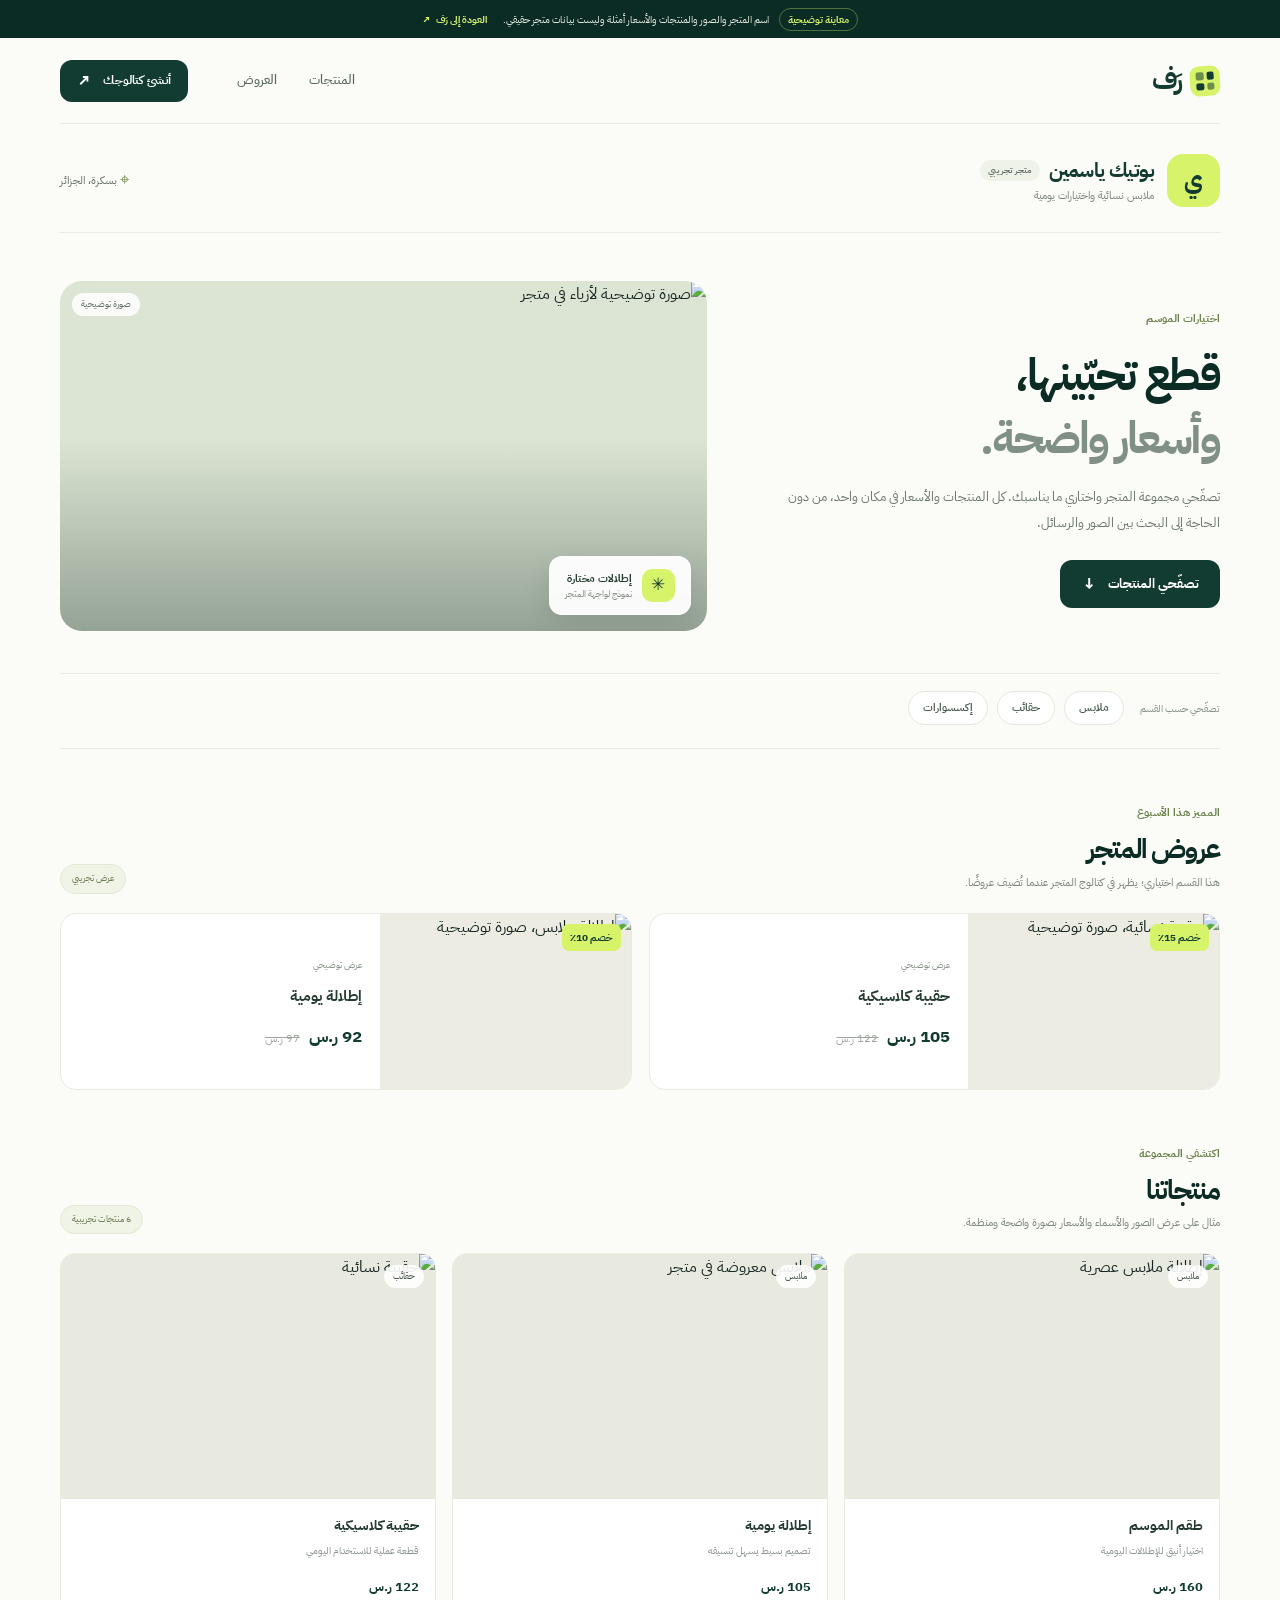
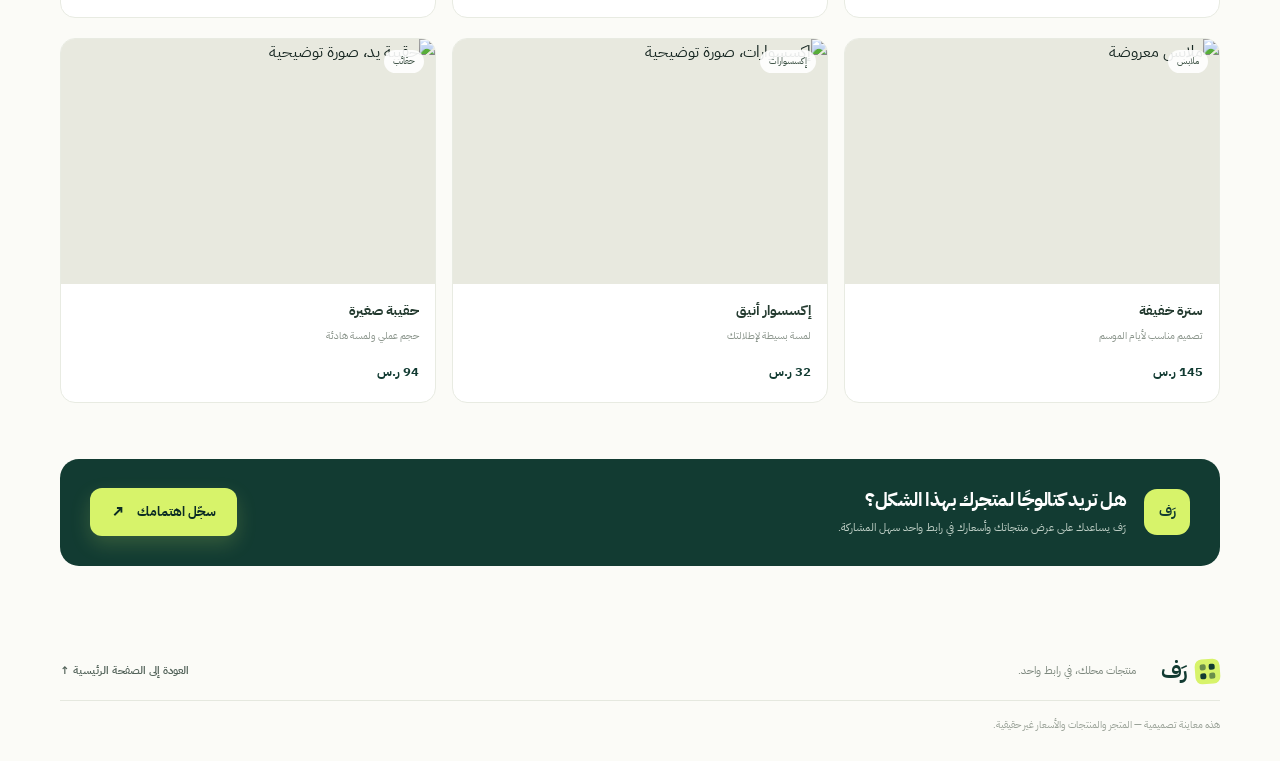
==== commit 71515a5d: "N/A" ====
--- a/catalog.html
+++ b/catalog.html
@@ -71,11 +71,11 @@
       <div class="offers-grid">
         <article class="offer-card">
           <div class="offer-image"><img src="https://images.unsplash.com/photo-1548036328-c9fa89d128fa?auto=format&fit=crop&w=700&q=80" alt="حقيبة نسائية، صورة توضيحية" loading="lazy"><span class="discount-label">خصم 15٪</span></div>
-          <div class="offer-info"><span class="offer-type">عرض توضيحي</span><h3>حقيبة كلاسيكية</h3><div class="price-line"><strong>3,570 دج</strong><del>4,200 دج</del></div></div>
+          <div class="offer-info"><span class="offer-type">عرض توضيحي</span><h3>حقيبة كلاسيكية</h3><div class="price-line"><strong>105 ر.س</strong><del>122 ر.س</del></div></div>
         </article>
         <article class="offer-card">
           <div class="offer-image"><img src="https://images.unsplash.com/photo-1483985988355-763728e1935b?auto=format&fit=crop&w=700&q=80" alt="إطلالة ملابس، صورة توضيحية" loading="lazy"><span class="discount-label">خصم 10٪</span></div>
-          <div class="offer-info"><span class="offer-type">عرض توضيحي</span><h3>إطلالة يومية</h3><div class="price-line"><strong>3,150 دج</strong><del>3,500 دج</del></div></div>
+          <div class="offer-info"><span class="offer-type">عرض توضيحي</span><h3>إطلالة يومية</h3><div class="price-line"><strong>92 ر.س</strong><del>97 ر.س</del></div></div>
         </article>
       </div>
     </section>
@@ -92,27 +92,27 @@
       <div class="catalog-products-grid">
         <article class="catalog-product" id="clothing">
           <div class="catalog-product-image"><img src="https://images.unsplash.com/photo-1515886657613-9f3515b0c78f?auto=format&fit=crop&w=600&q=80" alt="إطلالة ملابس عصرية" loading="lazy"><span class="product-category-tag">ملابس</span></div>
-          <div class="catalog-product-info"><h3>طقم الموسم</h3><p>اختيار أنيق للإطلالات اليومية</p><strong>5,800 دج</strong></div>
+          <div class="catalog-product-info"><h3>طقم الموسم</h3><p>اختيار أنيق للإطلالات اليومية</p><strong>160 ر.س</strong></div>
         </article>
         <article class="catalog-product">
           <div class="catalog-product-image"><img src="https://images.unsplash.com/photo-1483985988355-763728e1935b?auto=format&fit=crop&w=600&q=80" alt="ملابس معروضة في متجر" loading="lazy"><span class="product-category-tag">ملابس</span></div>
-          <div class="catalog-product-info"><h3>إطلالة يومية</h3><p>تصميم بسيط يسهل تنسيقه</p><strong>3,500 دج</strong></div>
+          <div class="catalog-product-info"><h3>إطلالة يومية</h3><p>تصميم بسيط يسهل تنسيقه</p><strong>105 ر.س</strong></div>
         </article>
         <article class="catalog-product" id="bags">
           <div class="catalog-product-image"><img src="https://images.unsplash.com/photo-1548036328-c9fa89d128fa?auto=format&fit=crop&w=600&q=80" alt="حقيبة نسائية" loading="lazy"><span class="product-category-tag">حقائب</span></div>
-          <div class="catalog-product-info"><h3>حقيبة كلاسيكية</h3><p>قطعة عملية للاستخدام اليومي</p><strong>4,200 دج</strong></div>
+          <div class="catalog-product-info"><h3>حقيبة كلاسيكية</h3><p>قطعة عملية للاستخدام اليومي</p><strong>122 ر.س</strong></div>
         </article>
         <article class="catalog-product">
           <div class="catalog-product-image"><img src="https://images.unsplash.com/photo-1591047139829-d91aecb6caea?auto=format&fit=crop&w=600&q=80" alt="ملابس معروضة" loading="lazy"><span class="product-category-tag">ملابس</span></div>
-          <div class="catalog-product-info"><h3>سترة خفيفة</h3><p>تصميم مناسب لأيام الموسم</p><strong>4,900 دج</strong></div>
+          <div class="catalog-product-info"><h3>سترة خفيفة</h3><p>تصميم مناسب لأيام الموسم</p><strong>145 ر.س</strong></div>
         </article>
         <article class="catalog-product" id="accessories">
           <div class="catalog-product-image"><img src="https://images.unsplash.com/photo-1611652022419-a9419f74343d?auto=format&fit=crop&w=600&q=80" alt="إكسسوارات، صورة توضيحية" loading="lazy"><span class="product-category-tag">إكسسوارات</span></div>
-          <div class="catalog-product-info"><h3>إكسسوار أنيق</h3><p>لمسة بسيطة لإطلالتك</p><strong>1,500 دج</strong></div>
+          <div class="catalog-product-info"><h3>إكسسوار أنيق</h3><p>لمسة بسيطة لإطلالتك</p><strong>32 ر.س</strong></div>
         </article>
         <article class="catalog-product">
           <div class="catalog-product-image"><img src="https://images.unsplash.com/photo-1584917865442-de89df76afd3?auto=format&fit=crop&w=600&q=80" alt="حقيبة يد، صورة توضيحية" loading="lazy"><span class="product-category-tag">حقائب</span></div>
-          <div class="catalog-product-info"><h3>حقيبة صغيرة</h3><p>حجم عملي ولمسة هادئة</p><strong>3,200 دج</strong></div>
+          <div class="catalog-product-info"><h3>حقيبة صغيرة</h3><p>حجم عملي ولمسة هادئة</p><strong>94 ر.س</strong></div>
         </article>
       </div>
     </section>
@@ -120,7 +120,7 @@
     <section class="catalog-cta" aria-labelledby="catalog-cta-title">
       <div class="catalog-cta-mark" aria-hidden="true">رَف</div>
       <div class="catalog-cta-copy"><h2 id="catalog-cta-title">هل تريد كتالوجًا لمتجرك بهذا الشكل؟</h2><p>رَف يساعدك على عرض منتجاتك وأسعارك في رابط واحد سهل المشاركة.</p></div>
-      <a class="button button-primary" href="https://forms.gle/PUT_YOUR_FORM_LINK_HERE">سجّل اهتمامك <span aria-hidden="true">↗</span></a>
+      <a class="button button-primary" href="https://forms.gle/eb7cZRVgDXHjj2559">سجّل اهتمامك <span aria-hidden="true">↗</span></a>
     </section>
   </main>
 
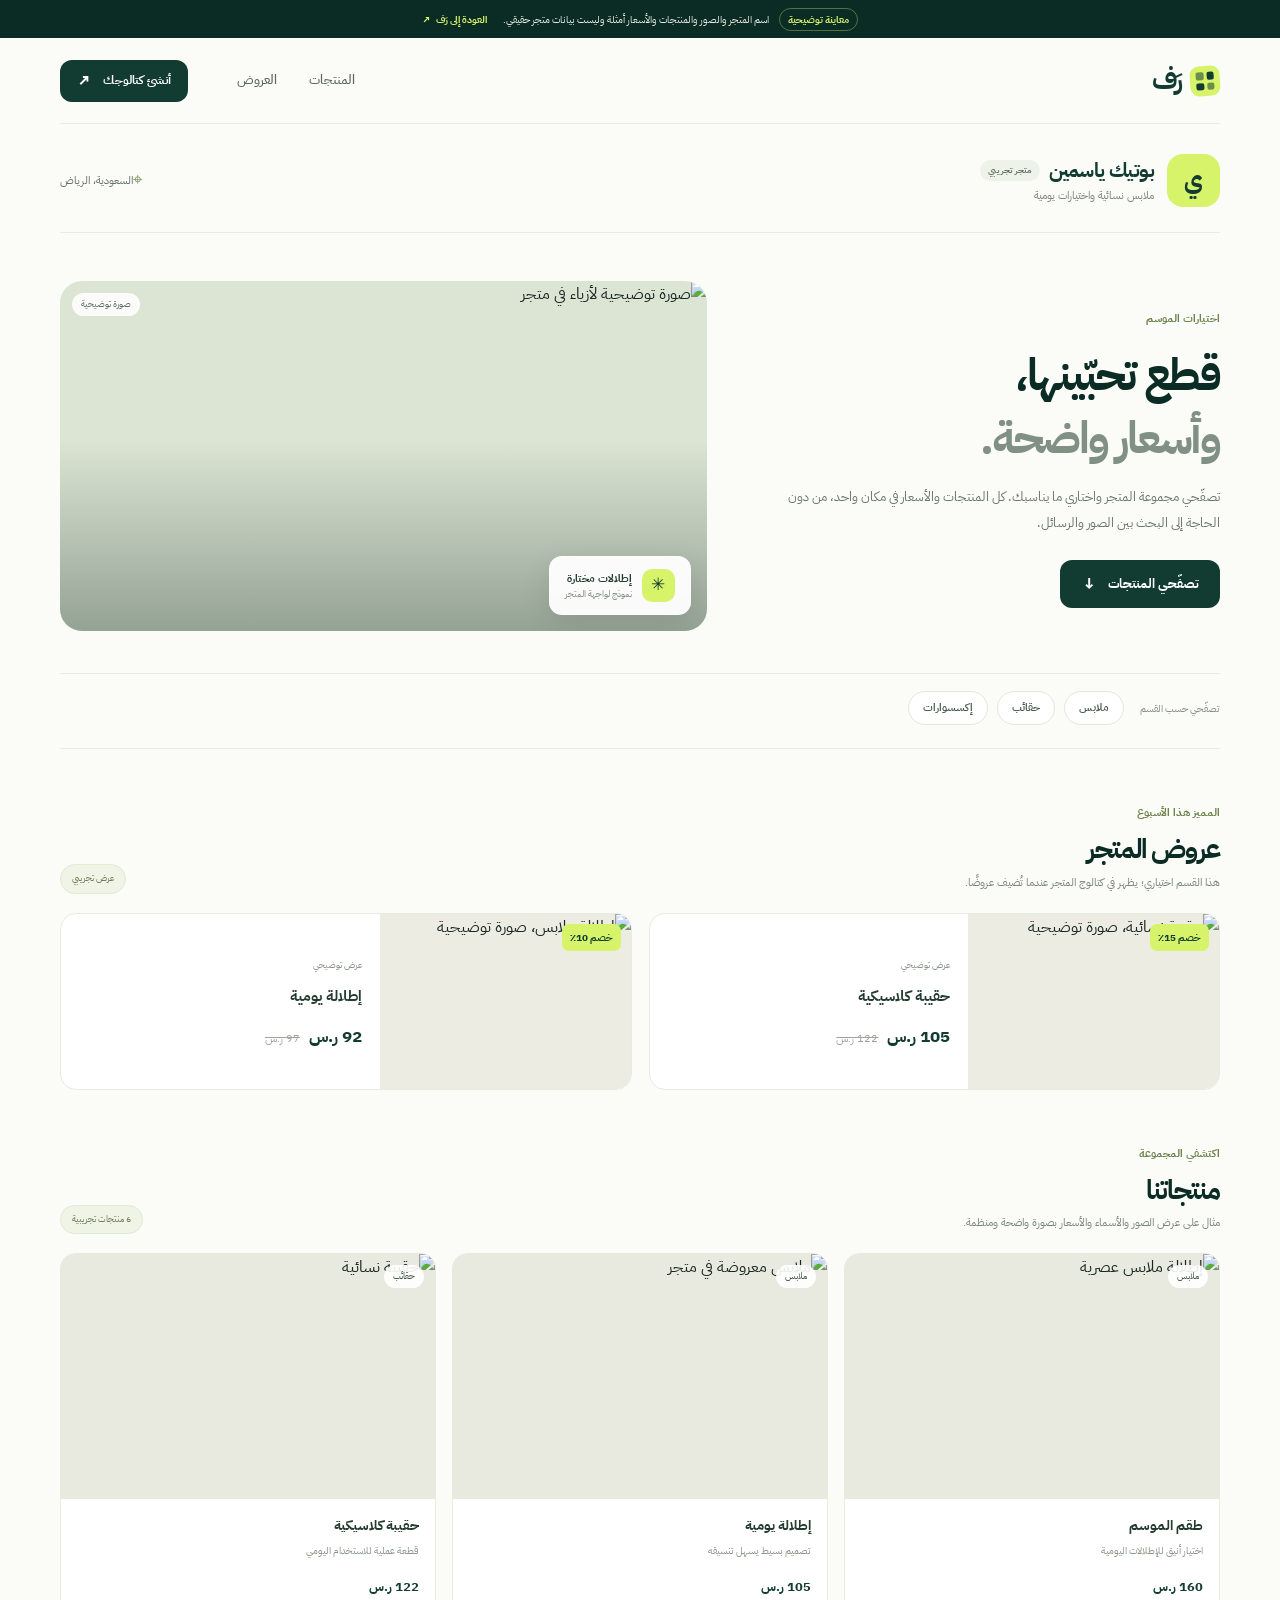
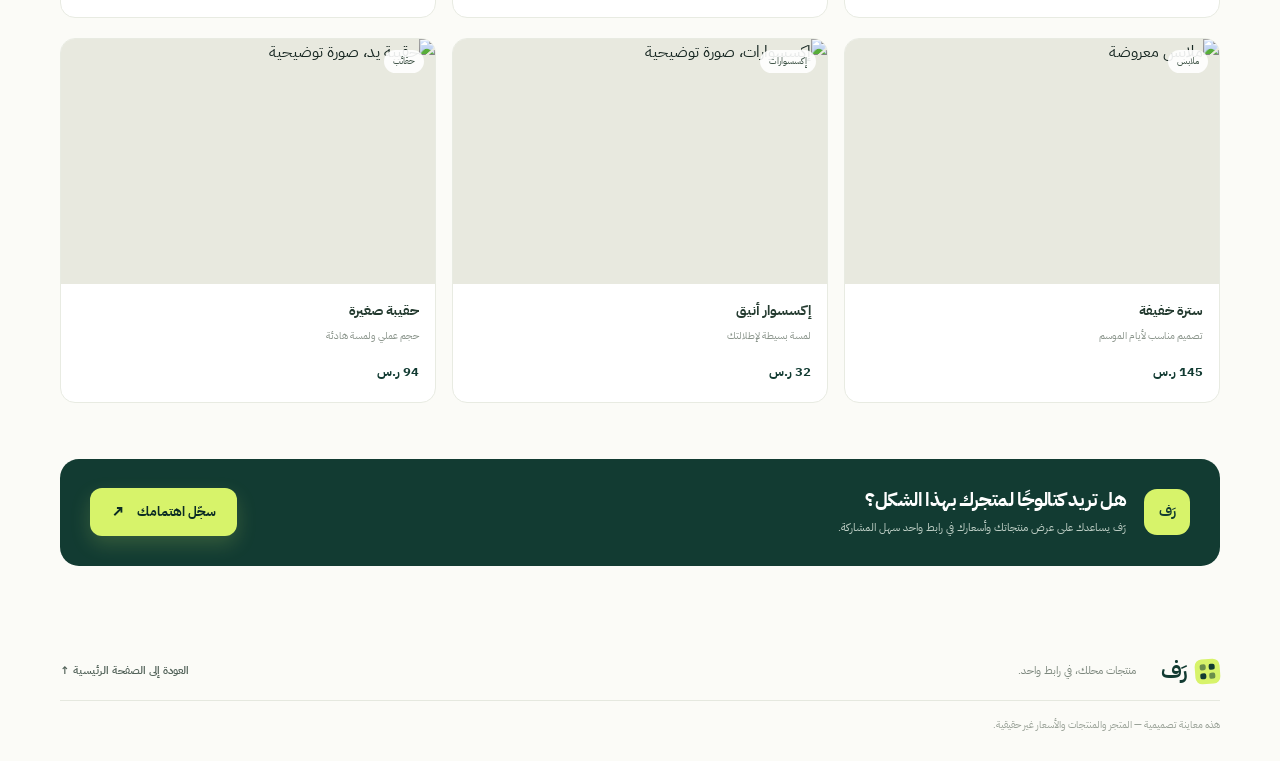
==== commit 3de49418: "N/A" ====
--- a/catalog.html
+++ b/catalog.html
@@ -35,7 +35,7 @@
         <div class="shop-name-line"><h1>بوتيك ياسمين</h1><span class="demo-status">متجر تجريبي</span></div>
         <p>ملابس نسائية واختيارات يومية</p>
       </div>
-      <div class="shop-location"><span aria-hidden="true">⌖</span> بسكرة، الجزائر</div>
+      <div class="shop-location"><span aria-hidden="true">⌖</span>السعودية، الرياض</div>
     </section>
 
     <section class="catalog-hero" aria-labelledby="catalog-hero-title">
